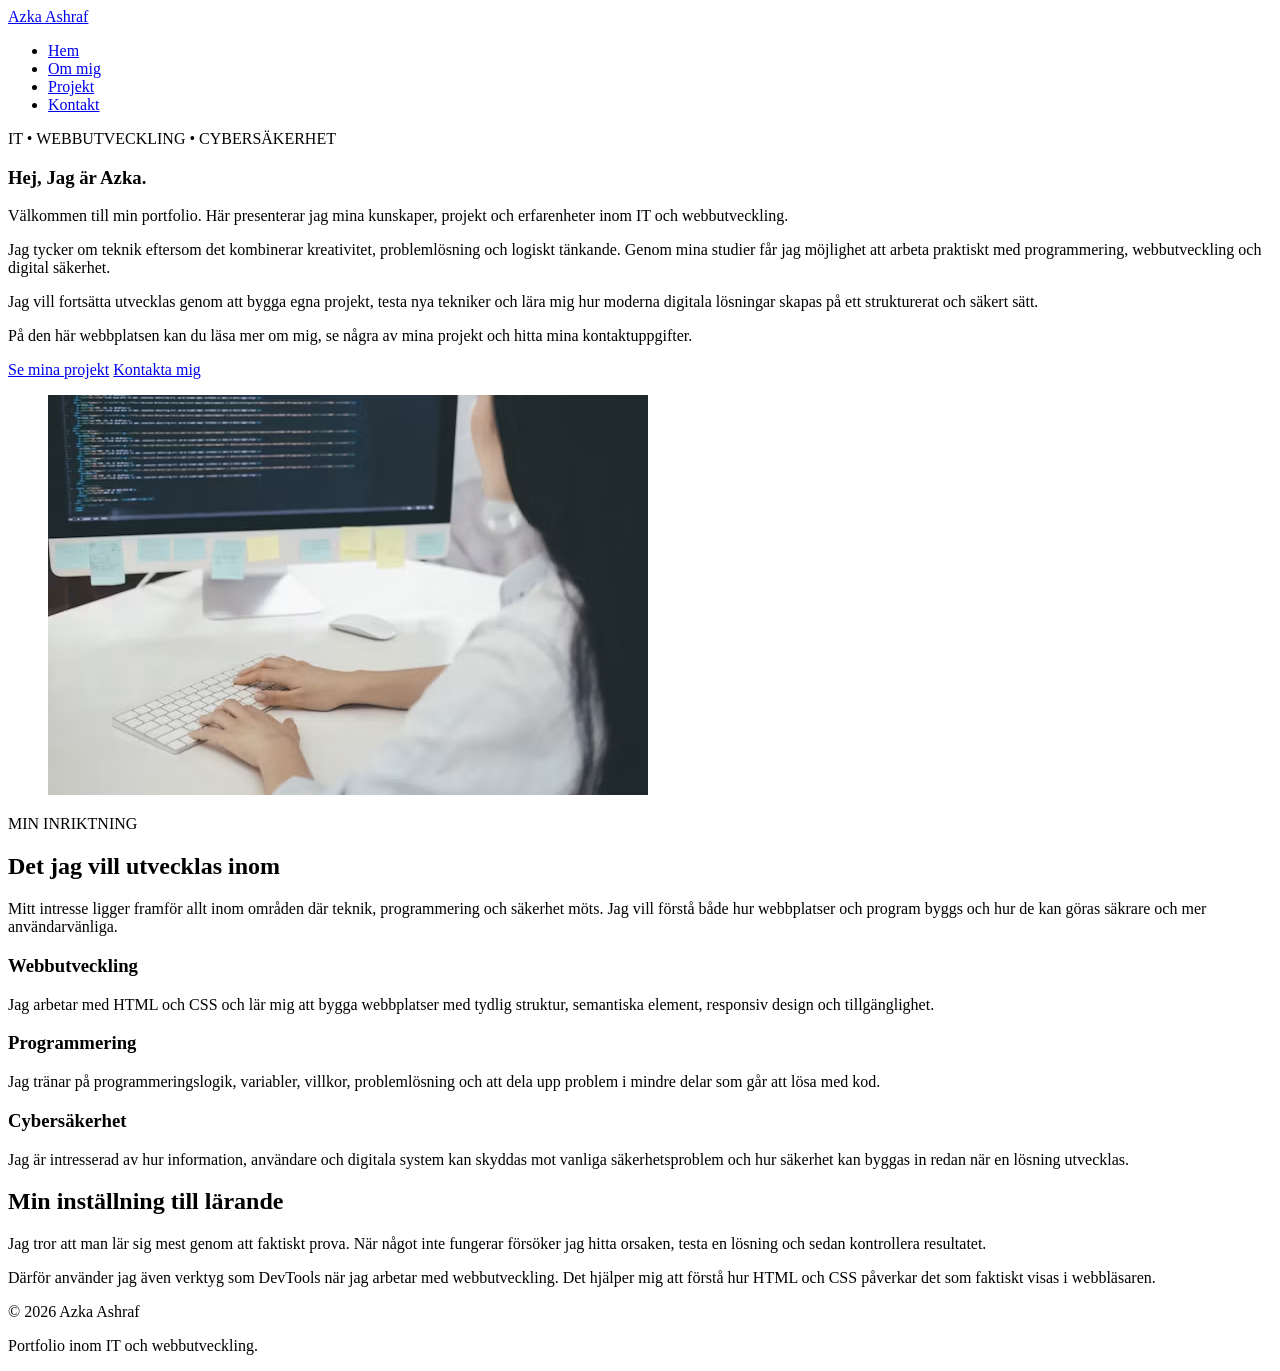
==== index.html @ fbf3a763 "Update index.html" ====
<!DOCTYPE html>
<html lang="sv">

<head>
    <meta charset="UTF-8">
    <meta name="viewport" content="width=device-width, initial-scale=1.0">
    <title>Azka Ashraf | Portfolio</title>
    <link rel="stylesheet" href="style.css">
</head>

<body>

<header>
    <nav>
        <a class="logo" href="index.html">Azka Ashraf</a>

        <ul>
            <li><a href="index.html" aria-current="page">Hem</a></li>
            <li><a href="om-mig.html">Om mig</a></li>
            <li><a href="projekt.html">Projekt</a></li>
            <li><a href="kontakt.html">Kontakt</a></li>
        </ul>
    </nav>
</header>

<main>

    <section class="hero">

        <article>
            <p class="intro">IT • WEBBUTVECKLING • CYBERSÄKERHET</p>

            <h1>Hej, Jag är Azka.</h1>

            <p>
                Välkommen till min portfolio. Här presenterar jag mina
                kunskaper, projekt och erfarenheter inom IT och
                webbutveckling.
            </p>

            <p>
                Jag tycker om teknik eftersom det kombinerar kreativitet,
                problemlösning och logiskt tänkande. Genom mina studier
                får jag möjlighet att arbeta praktiskt med programmering,
                webbutveckling och digital säkerhet.
            </p>

            <p>
                Jag vill fortsätta utvecklas genom att bygga egna projekt,
                testa nya tekniker och lära mig hur moderna digitala
                lösningar skapas på ett strukturerat och säkert sätt.
            </p>

            <p>
                På den här webbplatsen kan du läsa mer om mig, se några
                av mina projekt och hitta mina kontaktuppgifter.
            </p>

            <p>
                <a class="button" href="projekt.html">Se mina projekt</a>
                <a class="button secondary" href="kontakt.html">Kontakta mig</a>
            </p>
        </article>

        <figure>
            <img src="profil.jpg"
                 alt="Bild som representerar Mitt intresse för teknik">
        </figure>

    </section>


    <section>
        <p class="intro">MIN INRIKTNING</p>

        <h2>Det jag vill utvecklas inom</h2>

        <p>
            Mitt intresse ligger framför allt inom områden där teknik,
            programmering och säkerhet möts. Jag vill förstå både hur
            webbplatser och program byggs och hur de kan göras säkrare
            och mer användarvänliga.
        </p>

        <section class="card-list">

            <article>
                <h3>Webbutveckling</h3>

                <p>
                    Jag arbetar med HTML och CSS och lär mig att bygga
                    webbplatser med tydlig struktur, semantiska element,
                    responsiv design och tillgänglighet.
                </p>
            </article>

            <article>
                <h3>Programmering</h3>

                <p>
                    Jag tränar på programmeringslogik, variabler,
                    villkor, problemlösning och att dela upp problem
                    i mindre delar som går att lösa med kod.
                </p>
            </article>

            <article>
                <h3>Cybersäkerhet</h3>

                <p>
                    Jag är intresserad av hur information, användare
                    och digitala system kan skyddas mot vanliga
                    säkerhetsproblem och hur säkerhet kan byggas in
                    redan när en lösning utvecklas.
                </p>
            </article>

        </section>
    </section>


    <section class="quote">
        <h2>Min inställning till lärande</h2>

        <p>
            Jag tror att man lär sig mest genom att faktiskt prova.
            När något inte fungerar försöker jag hitta orsaken,
            testa en lösning och sedan kontrollera resultatet.
        </p>

        <p>
            Därför använder jag även verktyg som DevTools när jag
            arbetar med webbutveckling. Det hjälper mig att förstå
            hur HTML och CSS påverkar det som faktiskt visas i
            webbläsaren.
        </p>
    </section>

</main>

<footer>
    <p>&copy; 2026 Azka Ashraf</p>
    <p>Portfolio inom IT och webbutveckling.</p>
</footer>

</body>
</html>
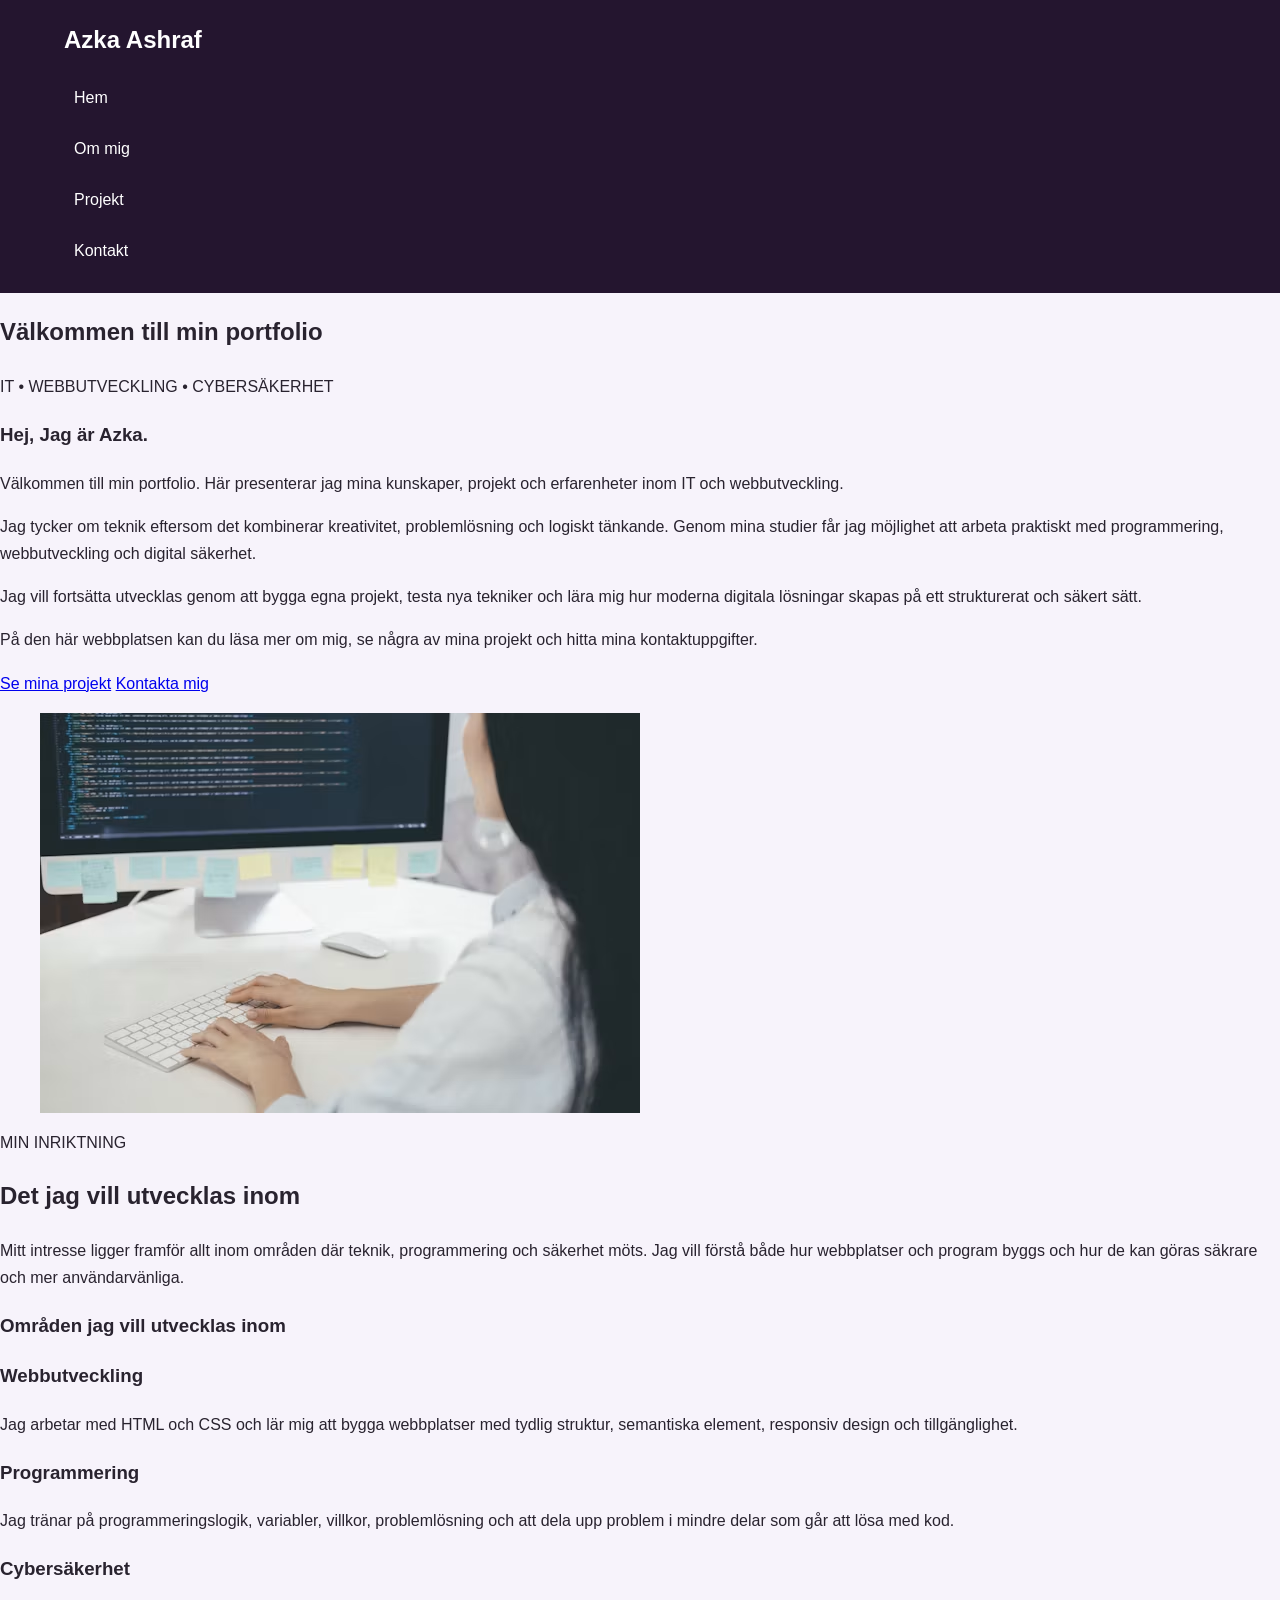
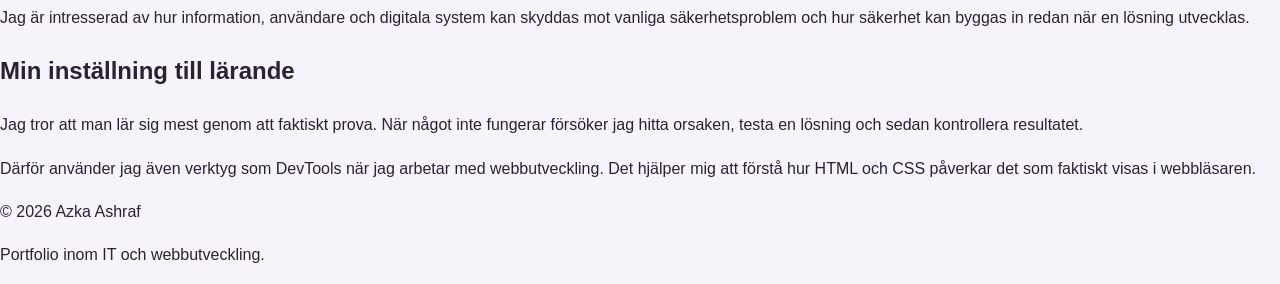
==== commit b43c9ff1: "Update index.html" ====
--- a/index.html
+++ b/index.html
@@ -1,4 +1,3 @@
-
 <!DOCTYPE html>
 <html lang="sv">
 
@@ -27,6 +26,8 @@
 <main>
 
     <section class="hero">
+
+        <h2 class="visually-hidden">Välkommen till min portfolio</h2>
 
         <article>
             <p class="intro">IT • WEBBUTVECKLING • CYBERSÄKERHET</p>
@@ -84,6 +85,8 @@
         </p>
 
         <section class="card-list">
+
+            <h3 class="visually-hidden">Områden jag vill utvecklas inom</h3>
 
             <article>
                 <h3>Webbutveckling</h3>
--- a/style.css
+++ b/style.css
@@ -0,0 +1,74 @@
+* {
+    box-sizing: border-box;
+}
+
+body {
+    margin: 0;
+    font-family: Arial, sans-serif;
+    background: #f7f3fb;
+    color: #29232f;
+    line-height: 1.7;
+}
+
+img {
+    max-width: 100%;
+    height: auto;
+    display: block;
+}
+
+/* =========================
+   HEADER
+========================= */
+
+header {
+    background: #24152f;
+    color: white;
+}
+
+nav {
+    width: 90%;
+    max-width: 1200px;
+    margin: 0 auto;
+    padding: 20px 0;
+
+    display: flex;
+    flex-direction: column;
+    gap: 15px;
+}
+
+.logo {
+    color: white;
+    text-decoration: none;
+    font-size: 24px;
+    font-weight: bold;
+}
+
+nav ul {
+    list-style: none;
+    padding: 0;
+    margin: 0;
+
+    display: flex;
+    flex-direction: column;
+    gap: 8px;
+}
+
+nav a {
+    color: white;
+    text-decoration: none;
+}
+
+nav ul a {
+    display: block;
+    padding: 8px 10px;
+    border-radius: 5px;
+}
+
+nav ul a:hover {
+    background: #7045a0;
+}
+
+nav a:focus {
+    outline: 3px solid #d8b4fe;
+    outline-offset: 3px;
+}
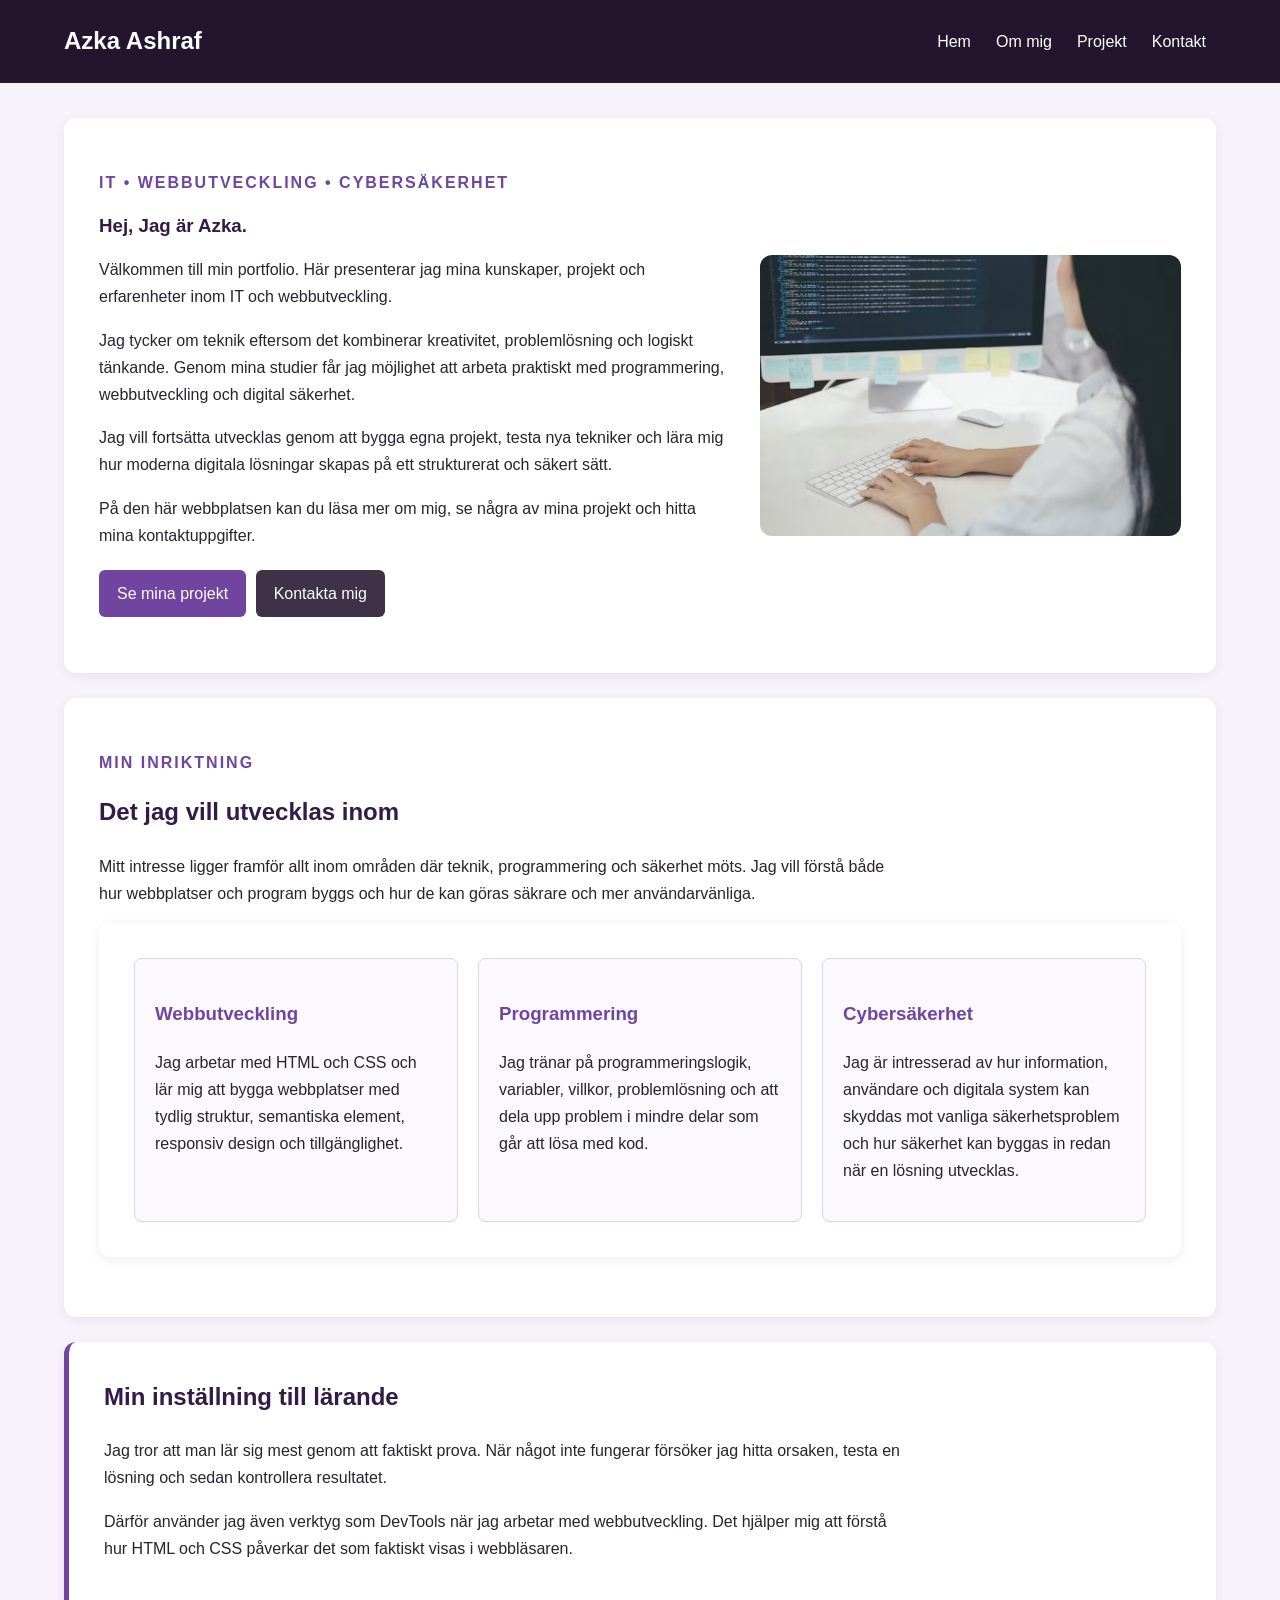
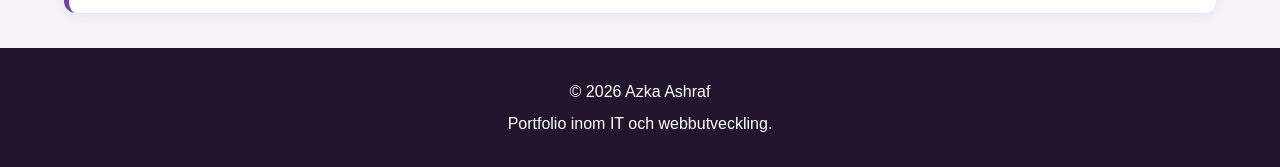
==== commit 7c75c8f2: "Update index.html" ====
--- a/index.html
+++ b/index.html
@@ -25,9 +25,7 @@
 
 <main>
 
-    <section class="hero">
-
-        <h2 class="visually-hidden">Välkommen till min portfolio</h2>
+    <section class="hero" aria-label="Välkommen till min portfolio">
 
         <article>
             <p class="intro">IT • WEBBUTVECKLING • CYBERSÄKERHET</p>
@@ -84,9 +82,7 @@
             och mer användarvänliga.
         </p>
 
-        <section class="card-list">
-
-            <h3 class="visually-hidden">Områden jag vill utvecklas inom</h3>
+        <section class="card-list" aria-label="Områden jag vill utvecklas inom">
 
             <article>
                 <h3>Webbutveckling</h3>
--- a/style.css
+++ b/style.css
@@ -16,9 +16,7 @@
     display: block;
 }
 
-/* =========================
-   HEADER
-========================= */
+/* HEADER */
 
 header {
     background: #24152f;
@@ -72,3 +70,277 @@
     outline: 3px solid #d8b4fe;
     outline-offset: 3px;
 }
+
+/* MAIN */
+
+main {
+    width: 90%;
+    max-width: 1200px;
+    margin: 35px auto;
+}
+
+section {
+    background: white;
+    padding: 25px;
+    margin-bottom: 25px;
+    border-radius: 12px;
+    box-shadow: 0 3px 12px rgba(50, 30, 70, 0.08);
+}
+
+h1,
+h2,
+h3 {
+    color: #321b45;
+}
+
+h1 {
+    line-height: 1.2;
+}
+
+h2 {
+    margin-top: 0;
+}
+
+h3 {
+    color: #7045a0;
+}
+
+p {
+    max-width: 800px;
+}
+
+.intro {
+    color: #7045a0;
+    font-weight: bold;
+    letter-spacing: 2px;
+}
+
+
+/* HERO */
+
+.hero {
+    display: grid;
+    grid-template-columns: 1fr;
+    gap: 30px;
+}
+
+.hero figure {
+    margin: 0;
+}
+
+.hero img {
+    width: 100%;
+    border-radius: 12px;
+}
+
+
+/* KNAPPAR */
+
+.button {
+    display: inline-block;
+    background: #7045a0;
+    color: white;
+    text-decoration: none;
+    padding: 10px 18px;
+    margin: 5px 5px 5px 0;
+    border-radius: 6px;
+}
+
+.button:hover {
+    background: #543279;
+}
+
+.button:focus {
+    outline: 3px solid #24152f;
+    outline-offset: 3px;
+}
+
+.button.secondary {
+    background: #3f3148;
+}
+
+.button.secondary:hover {
+    background: #24152f;
+}
+
+
+/* KORT */
+
+.card-list {
+    display: flex;
+    flex-direction: column;
+    gap: 20px;
+}
+
+.card-list article {
+    border: 1px solid #dfd3e8;
+    padding: 20px;
+    border-radius: 8px;
+    background: #fbf9fd;
+}
+
+
+/* PROJEKT */
+
+.project-grid {
+    display: grid;
+    grid-template-columns: 1fr;
+    gap: 20px;
+}
+
+.project-card {
+    padding: 20px;
+    border: 1px solid #dfd3e8;
+    border-radius: 10px;
+    background: #fbf9fd;
+}
+
+.project-card img {
+    width: 100%;
+    border-radius: 8px;
+    margin-bottom: 15px;
+}
+
+/* KONTAKT */
+
+.contact-grid {
+    display: grid;
+    grid-template-columns: 1fr;
+    gap: 25px;
+}
+
+address {
+    font-style: normal;
+}
+
+a {
+    color: #7045a0;
+}
+
+a:hover {
+    color: #543279;
+}
+
+form {
+    max-width: 700px;
+}
+
+label {
+    display: block;
+    margin-top: 15px;
+    font-weight: bold;
+}
+
+input,
+textarea {
+    width: 100%;
+    padding: 10px;
+    margin-top: 5px;
+    border: 1px solid #b8a9c4;
+    border-radius: 6px;
+    font: inherit;
+}
+
+input:focus,
+textarea:focus {
+    outline: 3px solid #d8b4fe;
+    border-color: #7045a0;
+}
+
+button {
+    margin-top: 20px;
+    padding: 11px 18px;
+
+    background: #7045a0;
+    color: white;
+
+    border: 0;
+    border-radius: 6px;
+
+    cursor: pointer;
+    font-size: 16px;
+}
+
+button:hover {
+    background: #543279;
+}
+
+button:focus {
+    outline: 3px solid #24152f;
+    outline-offset: 3px;
+}
+
+/* EXTRA */
+
+.quote {
+    border-left: 5px solid #7045a0;
+}
+
+/* FOOTER */
+
+footer {
+    background: #24152f;
+    color: white;
+    text-align: center;
+    padding: 25px;
+}
+
+footer p {
+    margin: 5px auto;
+}
+
+
+/* RESPONSIVT - 700px */
+
+@media (min-width: 700px) {
+
+    nav {
+        flex-direction: row;
+        justify-content: space-between;
+        align-items: center;
+    }
+
+    nav ul {
+        flex-direction: row;
+        gap: 5px;
+    }
+
+    .hero {
+        grid-template-columns: 1.2fr 0.8fr;
+        align-items: center;
+    }
+
+    .card-list {
+        flex-direction: row;
+    }
+
+    .card-list article {
+        flex: 1;
+    }
+
+    .project-grid {
+        grid-template-columns: repeat(2, 1fr);
+    }
+
+    .contact-grid {
+        grid-template-columns: 1fr 1fr;
+    }
+}
+
+
+/* RESPONSIVT - 1000px */
+
+@media (min-width: 1000px) {
+
+    .project-grid {
+        grid-template-columns: repeat(3, 1fr);
+    }
+
+    section {
+        padding: 35px;
+    }
+}
+
+.visually-hidden {
+    display: none;
+}
